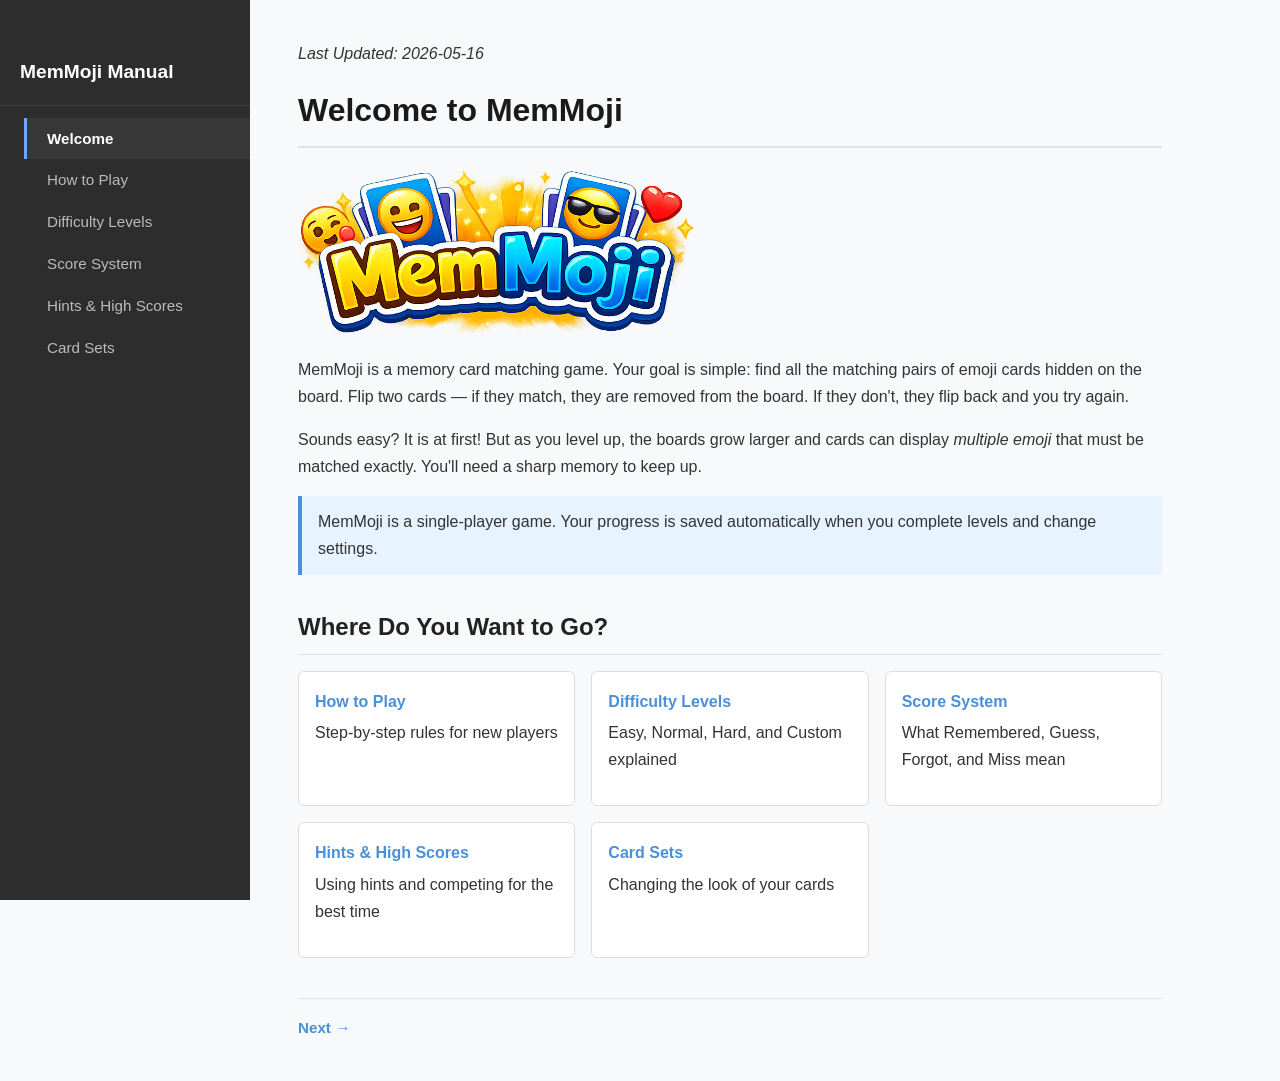
==== Documentation/manual/index.html @ c360102d "Initial commit" ====
<!DOCTYPE html>
<html lang="en">
<head>
  <meta charset="UTF-8">
  <meta name="viewport" content="width=device-width, initial-scale=1.0">
  <title>Welcome — MemMoji Manual</title>
  <link rel="stylesheet" href="style.css">
</head>
<body>
  <nav class="sidebar">
    <h2>MemMoji Manual</h2>
    <ul>
      <li><a href="index.html" class="active">Welcome</a></li>
      <li><a href="how-to-play.html">How to Play</a></li>
      <li><a href="difficulty.html">Difficulty Levels</a></li>
      <li><a href="scoring.html">Score System</a></li>
      <li><a href="hints-highscores.html">Hints &amp; High Scores</a></li>
      <li><a href="card-sets.html">Card Sets</a></li>
    </ul>
  </nav>
  <main class="content">
    <p><em>Last Updated: 2026-05-16</em></p>
    <h1>Welcome to MemMoji</h1>

    <img src="../media/title.png" alt="MemMoji logo" class="screenshot" style="max-width: 400px; border: none; box-shadow: none;">

    <p>
      MemMoji is a memory card matching game. Your goal is simple: find all the matching
      pairs of emoji cards hidden on the board. Flip two cards — if they match, they are removed from the board. If they don't, they flip back and you try again.
    </p>
    <p>
      Sounds easy? It is at first! But as you level up, the boards grow larger and cards
      can display <em>multiple emoji</em> that must be matched exactly. You'll need a sharp
      memory to keep up.
    </p>

    <div class="note">
      MemMoji is a single-player game. Your progress is saved automatically when you complete levels and change settings.
    </div>

    <h2>Where Do You Want to Go?</h2>

    <div class="link-grid">
      <a href="how-to-play.html">
        <strong>How to Play</strong>
        <p>Step-by-step rules for new players</p>
      </a>
      <a href="difficulty.html">
        <strong>Difficulty Levels</strong>
        <p>Easy, Normal, Hard, and Custom explained</p>
      </a>
      <a href="scoring.html">
        <strong>Score System</strong>
        <p>What Remembered, Guess, Forgot, and Miss mean</p>
      </a>
      <a href="hints-highscores.html">
        <strong>Hints &amp; High Scores</strong>
        <p>Using hints and competing for the best time</p>
      </a>
      <a href="card-sets.html">
        <strong>Card Sets</strong>
        <p>Changing the look of your cards</p>
      </a>
    </div>

    <div class="page-nav">
      <a href="how-to-play.html">Next &rarr;</a>
    </div>
  </main>
</body>
</html>
---- Documentation/manual/style.css ----
/* MemMoji Documentation Stylesheet */

/* Reset & Base */
*, *::before, *::after {
    box-sizing: border-box;
    margin: 0;
    padding: 0;
}

html {
    scroll-behavior: smooth;
}

body {
    font-family: -apple-system, BlinkMacSystemFont, "Segoe UI", Roboto, "Helvetica Neue", Arial, sans-serif;
    font-size: 16px;
    line-height: 1.7;
    color: #333;
    background: #f8f9fa;
    display: flex;
    min-height: 100vh;
}

/* Sidebar */
.sidebar {
    position: fixed;
    top: 0;
    left: 0;
    width: 250px;
    height: 100vh;
    background: #2d2d2d;
    color: #ccc;
    padding: 1.5rem 0;
    overflow-y: auto;
    z-index: 100;
}

.sidebar h2 {
    font-size: 1.2rem;
    color: #fff;
    padding: 0 1.25rem 1rem;
    border-bottom: 1px solid #444;
    margin-bottom: 0.75rem;
}

.sidebar ul {
    list-style: none;
}

.sidebar li {
    margin: 0;
}

.sidebar a {
    display: block;
    padding: 0.5rem 1.25rem;
    color: #bbb;
    text-decoration: none;
    font-size: 0.95rem;
    transition: background 0.15s, color 0.15s, border-left 0.15s;
    border-left: 3px solid transparent;
}

.sidebar a:hover {
    background: #3a3a3a;
    color: #fff;
    border-left-color: #6ea8fe;
}

.sidebar a.active {
    background: #383838;
    color: #fff;
    border-left-color: #6ea8fe;
    font-weight: 600;
}

/* Main Content */
.content {
    margin-left: 250px;
    padding: 2.5rem 3rem;
    max-width: 960px;
    width: 100%;
}

/* Headers */
h1 {
    font-size: 2rem;
    color: #1a1a1a;
    border-bottom: 2px solid #dee2e6;
    padding-bottom: 0.5rem;
    margin-bottom: 1.25rem;
}

h2 {
    font-size: 1.5rem;
    color: #222;
    border-bottom: 1px solid #e0e0e0;
    padding-bottom: 0.4rem;
    margin-top: 2rem;
    margin-bottom: 1rem;
}

h3 {
    font-size: 1.2rem;
    color: #333;
    margin-top: 1.5rem;
    margin-bottom: 0.75rem;
}

h4 {
    font-size: 1.05rem;
    color: #444;
    margin-top: 1.25rem;
    margin-bottom: 0.5rem;
}

/* Paragraphs & Text */
p {
    margin-bottom: 1rem;
}

strong {
    color: #1a1a1a;
}

/* Links */
a {
    color: #4a90d9;
    text-decoration: none;
}

a:hover {
    color: #2a6cb8;
    text-decoration: underline;
}

/* Code */
code {
    font-family: "Cascadia Code", "Fira Code", "Consolas", "Monaco", monospace;
    font-size: 0.9em;
    background: #e9ecef;
    padding: 0.15em 0.4em;
    border-radius: 3px;
    color: #c7254e;
}

pre {
    background: #1e1e1e;
    color: #d4d4d4;
    padding: 1rem 1.25rem;
    border-radius: 6px;
    overflow-x: auto;
    margin-bottom: 1.25rem;
    line-height: 1.5;
}

pre code {
    background: none;
    color: inherit;
    padding: 0;
    border-radius: 0;
    font-size: 0.88em;
}

/* Tables */
table {
    width: 100%;
    border-collapse: collapse;
    margin-bottom: 1.5rem;
}

th, td {
    padding: 0.6rem 0.85rem;
    text-align: left;
    border: 1px solid #ddd;
}

th {
    background: #e9ecef;
    font-weight: 600;
    color: #333;
}

tr:nth-child(even) {
    background: #f5f5f5;
}

tr:hover {
    background: #eef2f7;
}

/* Lists */
ul, ol {
    margin-bottom: 1rem;
    padding-left: 1.5rem;
}

li {
    margin-bottom: 0.35rem;
}

/* Diagram / ASCII art blocks */
.diagram {
    background: #1e1e1e;
    color: #9cdcfe;
    padding: 1rem 1.25rem;
    border-radius: 6px;
    overflow-x: auto;
    margin-bottom: 1.25rem;
    font-family: "Cascadia Code", "Fira Code", "Consolas", monospace;
    font-size: 0.85em;
    line-height: 1.4;
    white-space: pre;
}

/* Info boxes */
.note {
    background: #e7f3ff;
    border-left: 4px solid #4a90d9;
    padding: 0.75rem 1rem;
    margin-bottom: 1.25rem;
    border-radius: 0 4px 4px 0;
}

.warning {
    background: #fff8e1;
    border-left: 4px solid #f0ad4e;
    padding: 0.75rem 1rem;
    margin-bottom: 1.25rem;
    border-radius: 0 4px 4px 0;
}

.tip {
    background: #e8f5e9;
    border-left: 4px solid #4caf50;
    padding: 0.75rem 1rem;
    margin-bottom: 1.25rem;
    border-radius: 0 4px 4px 0;
}

/* Screenshots */
.screenshot {
    display: block;
    max-width: 100%;
    border: 1px solid #ddd;
    border-radius: 6px;
    margin: 1rem 0 1.25rem;
    box-shadow: 0 2px 6px rgba(0,0,0,0.1);
}

.screenshot-caption {
    font-size: 0.9em;
    color: #666;
    font-style: italic;
    margin-top: -0.75rem;
    margin-bottom: 1.25rem;
}

.cardset-gallery {
    display: flex;
    gap: 2rem;
    margin: 1rem 0 1.5rem;
    flex-wrap: wrap;
}

.cardset-item {
    text-align: center;
}

.cardset-item h4 {
    margin-top: 0.5rem;
    margin-bottom: 0.5rem;
}

.cardset-thumb {
    display: inline-block;
    width: 120px;
    border: 1px solid #ddd;
    border-radius: 6px;
    box-shadow: 0 2px 4px rgba(0,0,0,0.1);
}

.cardset-label {
    display: block;
    font-size: 0.85em;
    color: #666;
    margin-top: 0.25rem;
}

/* Quick links grid */
.link-grid {
    display: grid;
    grid-template-columns: repeat(auto-fill, minmax(220px, 1fr));
    gap: 1rem;
    margin-bottom: 1.5rem;
}

.link-grid a {
    display: block;
    background: #fff;
    border: 1px solid #ddd;
    border-radius: 6px;
    padding: 1rem;
    text-decoration: none;
    color: #333;
    transition: box-shadow 0.15s, border-color 0.15s;
}

.link-grid a:hover {
    border-color: #4a90d9;
    box-shadow: 0 2px 8px rgba(0,0,0,0.1);
    text-decoration: none;
}

.link-grid a strong {
    display: block;
    color: #4a90d9;
    margin-bottom: 0.25rem;
}

/* Page navigation (bottom of page next/prev links) */
.page-nav {
    margin-top: 2.5rem;
    padding-top: 1rem;
    border-top: 1px solid #dee2e6;
    font-size: 0.95rem;
}

.page-nav a {
    font-weight: 600;
}

/* Responsive */
@media (max-width: 800px) {
    .sidebar {
        position: static;
        width: 100%;
        height: auto;
        padding: 1rem 0;
    }

    .sidebar ul {
        display: flex;
        flex-wrap: wrap;
        padding: 0 1rem;
    }

    .sidebar li {
        flex: 0 0 auto;
    }

    .sidebar a {
        padding: 0.4rem 0.75rem;
        border-left: none;
        border-bottom: 3px solid transparent;
    }

    .sidebar a:hover,
    .sidebar a.active {
        border-left: none;
        border-bottom-color: #6ea8fe;
    }

    body {
        flex-direction: column;
    }

    .content {
        margin-left: 0;
        padding: 1.5rem 1rem;
    }
}

/* Print */
@media print {
    .sidebar {
        display: none;
    }

    .content {
        margin-left: 0;
        max-width: 100%;
    }

    pre, .diagram {
        background: #f5f5f5 !important;
        color: #333 !important;
        border: 1px solid #ccc;
    }

    a {
        color: #333;
    }

    .content a::after {
        content: " (" attr(href) ")";
        font-size: 0.85em;
        color: #666;
    }

    .link-grid a::after,
    .page-nav a::after {
        display: none;
    }
}
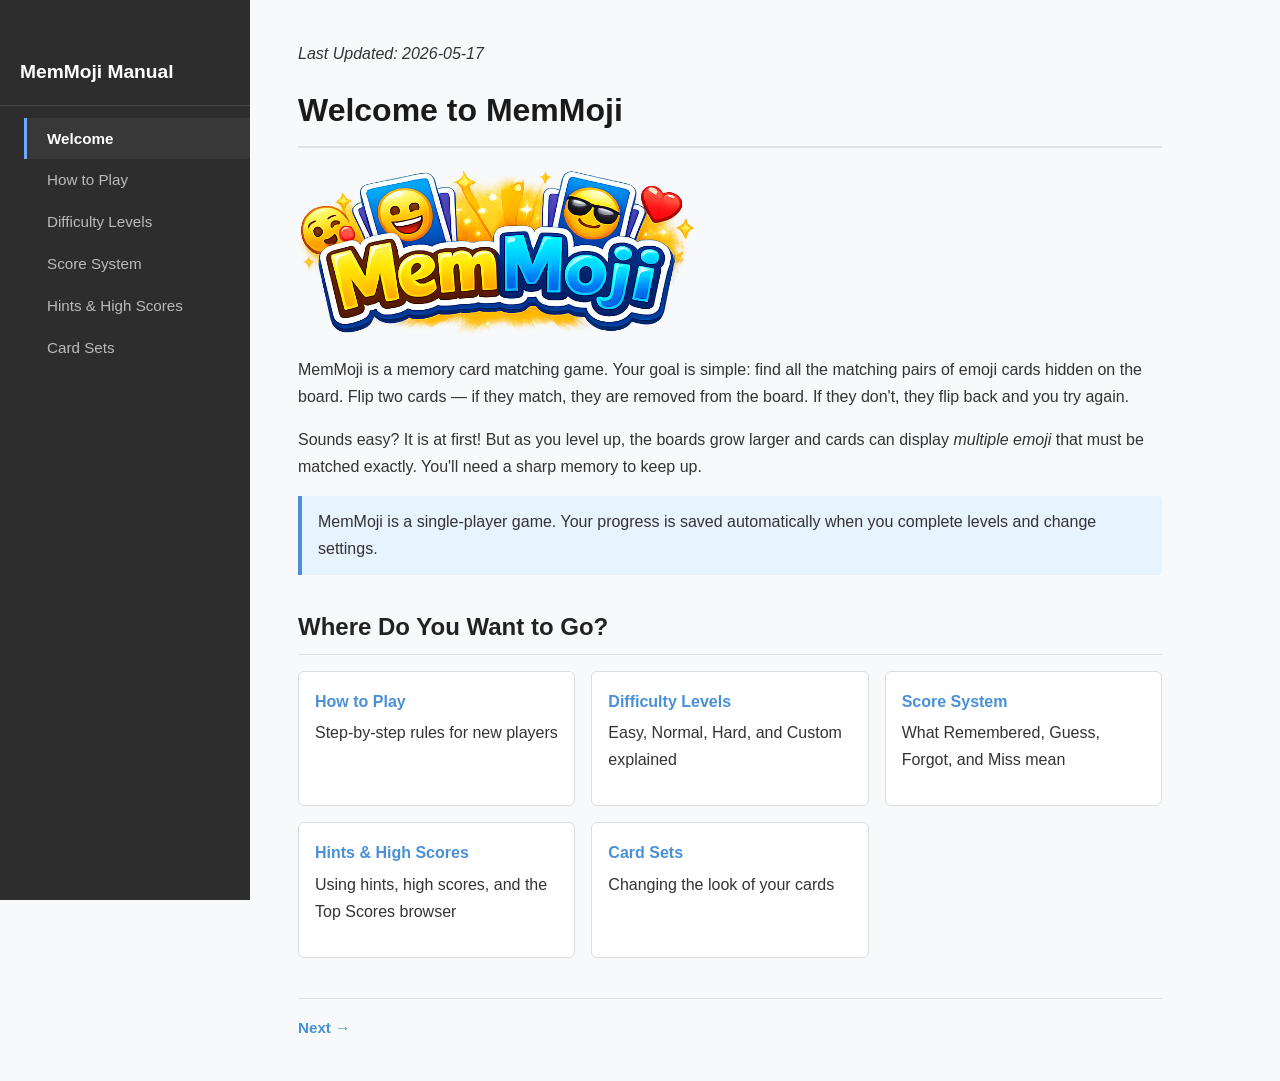
==== commit 1287f28b: "documentation update" ====
--- a/Documentation/manual/index.html
+++ b/Documentation/manual/index.html
@@ -19,7 +19,7 @@
     </ul>
   </nav>
   <main class="content">
-    <p><em>Last Updated: 2026-05-16</em></p>
+    <p><em>Last Updated: 2026-05-17</em></p>
     <h1>Welcome to MemMoji</h1>
 
     <img src="../media/title.png" alt="MemMoji logo" class="screenshot" style="max-width: 400px; border: none; box-shadow: none;">
@@ -55,7 +55,7 @@
       </a>
       <a href="hints-highscores.html">
         <strong>Hints &amp; High Scores</strong>
-        <p>Using hints and competing for the best time</p>
+        <p>Using hints, high scores, and the Top Scores browser</p>
       </a>
       <a href="card-sets.html">
         <strong>Card Sets</strong>
